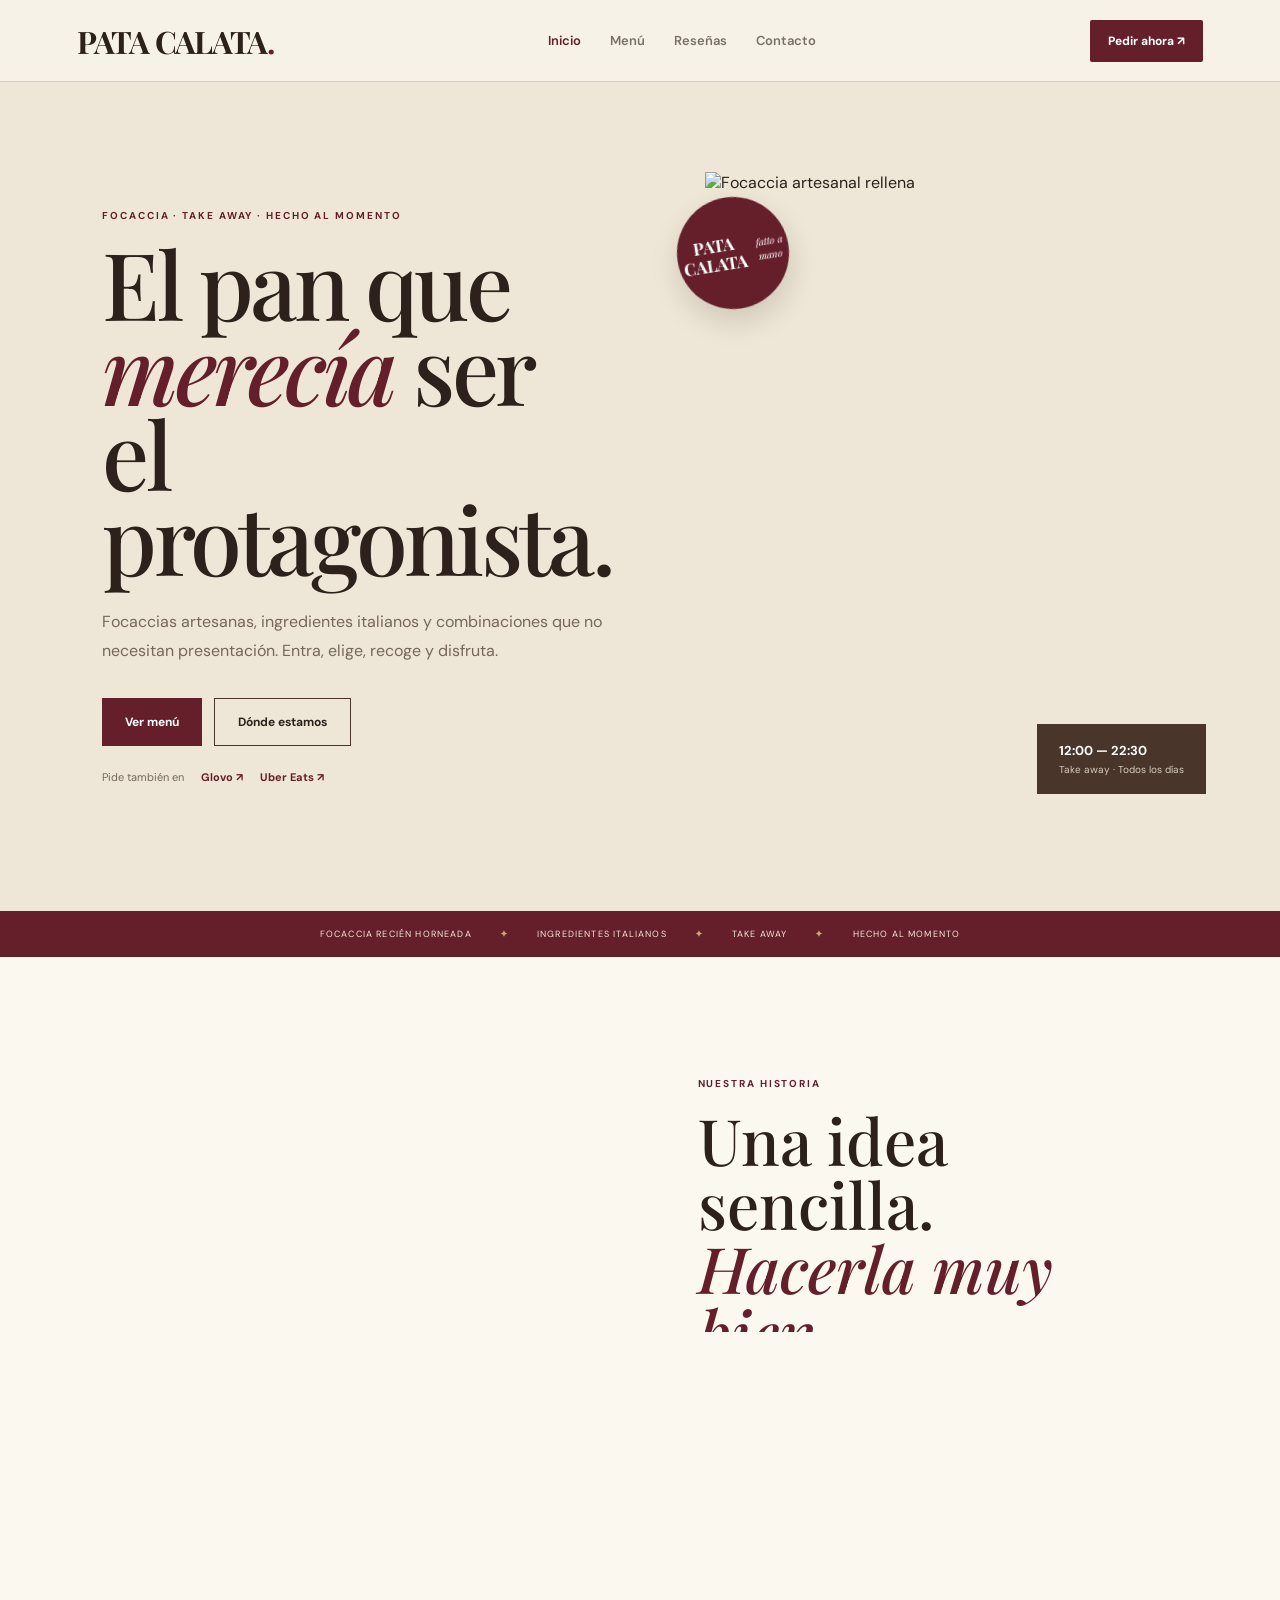
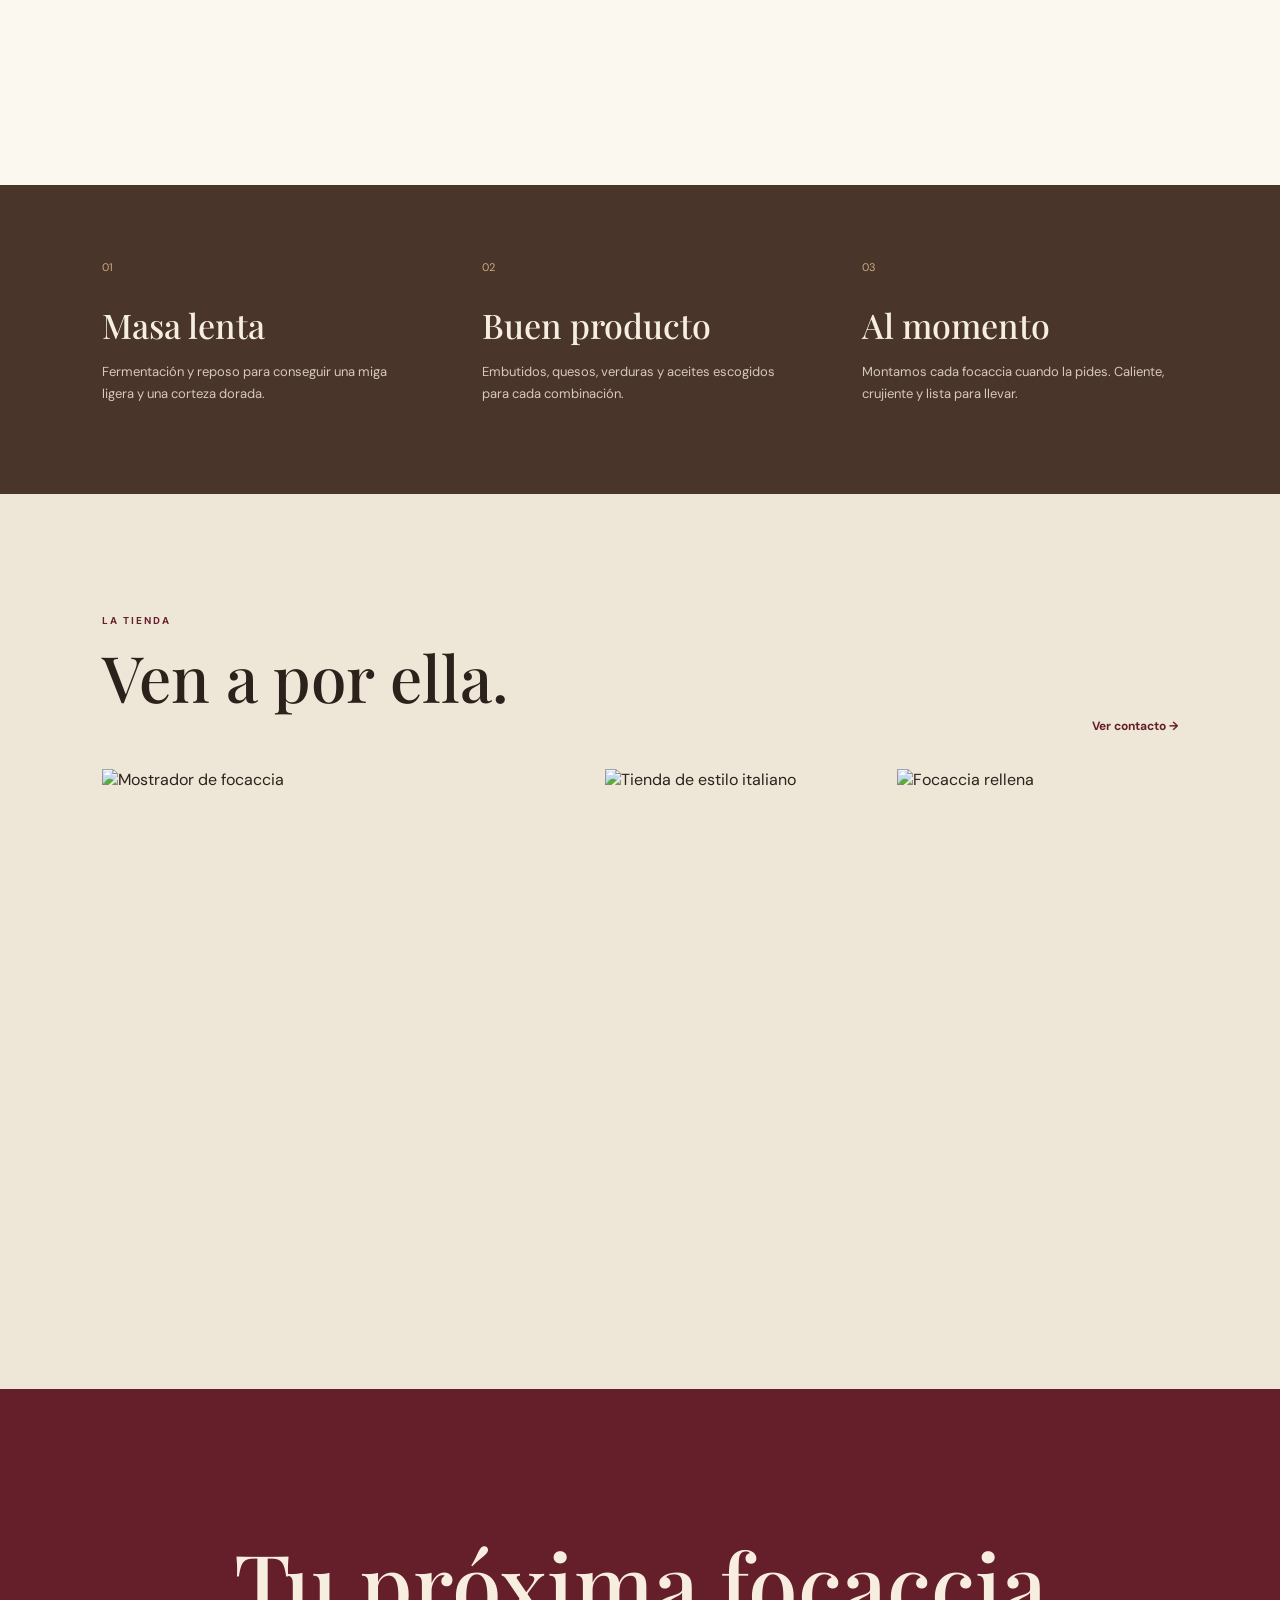
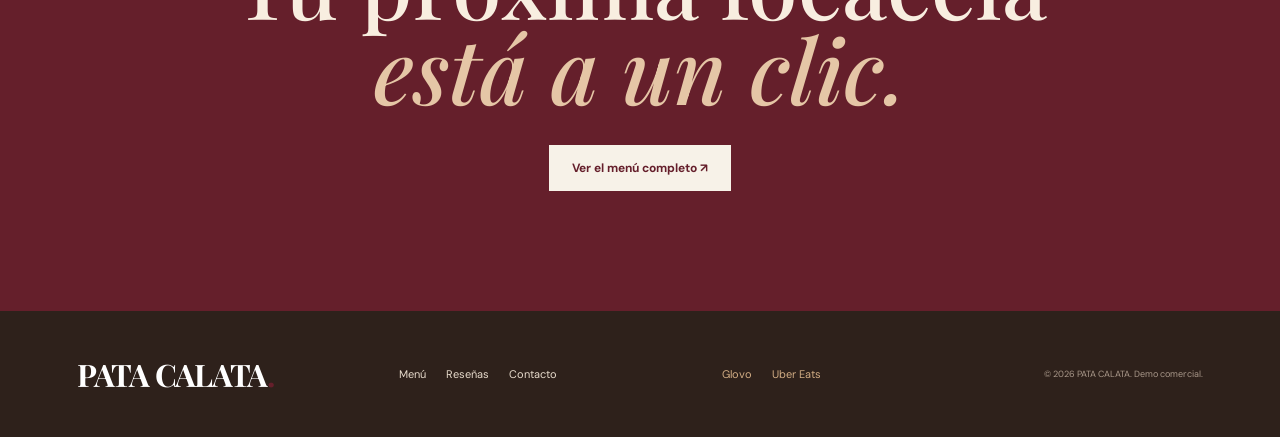
==== index.html @ 739c423e "1" ====
<!DOCTYPE html><html lang="es"><head><meta charset="UTF-8"><meta name="viewport" content="width=device-width,initial-scale=1"><meta name="description" content="PATA CALATA — Focaccias artesanas y take away"><title>PATA CALATA — Focaccia & Take Away</title><link rel="stylesheet" href="css/styles.css"></head><body>
<header class="nav"><a class="logo" href="index.html">PATA CALATA<span>.</span></a><nav><a class="active" href="index.html">Inicio</a><a href="menu.html">Menú</a><a href="resenas.html">Reseñas</a><a href="contacto.html">Contacto</a></nav><a class="nav-order" href="menu.html">Pedir ahora ↗</a></header>
<main><section class="hero"><div class="hero-copy reveal"><div class="kicker">Focaccia · Take away · Hecho al momento</div><h1>El pan que<br><em>merecía</em> ser<br>el protagonista.</h1><p>Focaccias artesanas, ingredientes italianos y combinaciones que no necesitan presentación. Entra, elige, recoge y disfruta.</p><div class="hero-actions"><a class="button burgundy" href="menu.html">Ver menú</a><a class="button outline" href="contacto.html">Dónde estamos</a></div><div class="delivery-links"><span>Pide también en</span><a href="https://glovoapp.com/es" target="_blank" rel="noopener">Glovo ↗</a><a href="https://www.ubereats.com/es" target="_blank" rel="noopener">Uber Eats ↗</a></div></div><div class="hero-visual reveal delay"><img src="https://cdn.amsterdamnow.com/app/uploads/dito-deli-amsterdam.jpg" alt="Focaccia artesanal rellena"><div class="stamp">PATA CALATA<br><small>fatto a mano</small></div><div class="hero-tag"><strong>12:00 — 22:30</strong><span>Take away · Todos los días</span></div></div></section>
<section class="marquee"><span>Focaccia recién horneada</span><b>✦</b><span>Ingredientes italianos</span><b>✦</b><span>Take away</span><b>✦</b><span>Hecho al momento</span></section>
<section class="story section"><div class="section-image reveal"><img src="https://www.roamrome.net/images/panetteria.webp" alt="Interior de una tienda de focaccia"></div><div class="story-copy reveal delay"><div class="kicker">Nuestra historia</div><h2>Una idea sencilla.<br><em>Hacerla muy bien.</em></h2><p>PATA CALATA nace de una obsesión: encontrar el equilibrio perfecto entre una focaccia ligera, crujiente por fuera y tierna por dentro, y un relleno que tenga algo que decir.</p><p>Empezamos con una pequeña tienda y una plancha caliente. Hoy seguimos trabajando igual: masa reposada, ingredientes reconocibles y cada pedido preparado para que llegue a tus manos en su mejor momento.</p><a class="text-link" href="menu.html">Descubre nuestras focaccias <span>→</span></a></div></section>
<section class="quality"><div><div class="quality-number">01</div><h3>Masa lenta</h3><p>Fermentación y reposo para conseguir una miga ligera y una corteza dorada.</p></div><div><div class="quality-number">02</div><h3>Buen producto</h3><p>Embutidos, quesos, verduras y aceites escogidos para cada combinación.</p></div><div><div class="quality-number">03</div><h3>Al momento</h3><p>Montamos cada focaccia cuando la pides. Caliente, crujiente y lista para llevar.</p></div></section>
<section class="shop-gallery section"><div class="section-heading"><div><div class="kicker">La tienda</div><h2>Ven a por ella.</h2></div><a class="text-link" href="contacto.html">Ver contacto →</a></div><div class="gallery"><img class="wide" src="https://static.where-e.com/Italy/Il-Massimo-Della-Focaccia_b60e82b3dd2fc096dafbfa731c92e50f.jpg" alt="Mostrador de focaccia"><img src="https://www.roamrome.net/images/panetteria.webp" alt="Tienda de estilo italiano"><img src="https://cdn.amsterdamnow.com/app/uploads/dito-deli-amsterdam.jpg" alt="Focaccia rellena"></div></section>
<section class="cta"><div class="kicker light">¿Tienes hambre?</div><h2>Tu próxima focaccia<br><em>está a un clic.</em></h2><a class="button cream" href="menu.html">Ver el menú completo ↗</a></section></main>
<footer><div class="footer-logo">PATA CALATA<span>.</span></div><div class="footer-links"><a href="menu.html">Menú</a><a href="resenas.html">Reseñas</a><a href="contacto.html">Contacto</a></div><div class="footer-social"><a href="https://glovoapp.com/es" target="_blank">Glovo</a><a href="https://www.ubereats.com/es" target="_blank">Uber Eats</a></div><small>© 2026 PATA CALATA. Demo comercial.</small></footer></body></html>
---- css/styles.css ----
@import url('https://fonts.googleapis.com/css2?family=DM+Sans:wght@400;500;600;700&family=Playfair+Display:ital,wght@0,500;0,600;0,700;1,500;1,600&display=swap');:root{--wine:#651f2b;--brown:#49352a;--brown2:#2e211b;--beige:#eee6d6;--cream:#f7f2e8;--paper:#fbf8f0;--ink:#2c211b;--muted:#75675d;--line:#d8cbbb}*{box-sizing:border-box}html{scroll-behavior:smooth}body{margin:0;background:var(--cream);color:var(--ink);font-family:"DM Sans",sans-serif}body.locked{overflow:hidden}a{text-decoration:none;color:inherit}button,input,select,textarea{font:inherit}.nav{height:82px;padding:0 6vw;display:flex;align-items:center;justify-content:space-between;border-bottom:1px solid var(--line);background:#f7f2e8f2;backdrop-filter:blur(14px);position:sticky;top:0;z-index:30}.logo,.footer-logo{font:700 31px "Playfair Display";letter-spacing:-.04em}.logo span,.footer-logo span{color:var(--wine)}.nav nav{display:flex;gap:29px;font-size:13px;font-weight:600}.nav nav a{opacity:.62;transition:.2s}.nav nav a:hover,.nav nav .active{opacity:1;color:var(--wine)}.nav-order{background:var(--wine);color:#fff;border-radius:2px;padding:13px 18px;font-size:12px;font-weight:700}.hero{min-height:calc(100vh - 82px);padding:7vw 8vw;display:grid;grid-template-columns:1fr .92fr;gap:7vw;align-items:center;background:var(--beige)}.kicker{text-transform:uppercase;letter-spacing:.19em;color:var(--wine);font-size:10px;font-weight:700;margin-bottom:18px}.hero h1{font:500 clamp(55px,7.3vw,103px)/.91 "Playfair Display";letter-spacing:-.04em;margin:0 0 28px}.hero h1 em,.page-title h1 em,.story-copy h2 em,.cta h2 em{color:var(--wine);font-style:italic}.hero-copy>p{max-width:560px;font-size:16px;line-height:1.8;color:var(--muted)}.hero-actions{display:flex;gap:12px;margin:32px 0 24px}.button{display:inline-flex;align-items:center;justify-content:center;border:0;padding:15px 23px;cursor:pointer;font-weight:700;font-size:12px;transition:.25s}.button:hover{transform:translateY(-3px);box-shadow:0 12px 25px #2c211b1c}.burgundy{background:var(--wine);color:#fff}.outline{border:1px solid var(--brown);background:transparent}.cream{background:var(--cream);color:var(--wine)}.delivery-links{display:flex;gap:17px;align-items:center;font-size:11px;color:var(--muted)}.delivery-links a{font-weight:700;color:var(--wine)}.hero-visual{position:relative}.hero-visual>img{width:100%;height:650px;object-fit:cover;display:block;filter:saturate(.92)}.stamp{position:absolute;top:25px;left:-28px;width:112px;height:112px;border-radius:50%;background:var(--wine);color:#fff;display:flex;align-items:center;justify-content:center;text-align:center;font:700 17px/1.1 "Playfair Display";transform:rotate(-9deg);box-shadow:0 12px 30px #0002}.stamp small{font:italic 10px "Playfair Display";display:block}.hero-tag{position:absolute;right:-28px;bottom:28px;background:var(--brown);color:#fff;padding:18px 22px;display:flex;flex-direction:column;gap:4px}.hero-tag strong{font-size:13px}.hero-tag span{font-size:10px;color:#d9ccbf}.marquee{background:var(--wine);color:#f6e8d5;display:flex;justify-content:center;gap:28px;padding:17px;overflow:hidden;text-transform:uppercase;letter-spacing:.13em;font-size:9px}.marquee b{color:#cba77c}.section{padding:120px 8vw}.story{display:grid;grid-template-columns:1fr 1fr;gap:9vw;align-items:center;background:var(--paper)}.section-image img{width:100%;height:600px;object-fit:cover}.story-copy h2,.section-heading h2{font:500 clamp(42px,5vw,68px)/1 "Playfair Display";margin:0 0 25px}.story-copy p{max-width:570px;line-height:1.85;color:var(--muted)}.text-link{display:inline-flex;gap:12px;color:var(--wine);font-weight:700;font-size:12px;margin-top:20px}.quality{background:var(--brown);color:#f7eee2;padding:75px 8vw;display:grid;grid-template-columns:repeat(3,1fr);gap:5vw}.quality-number{color:#cda982;font-size:11px}.quality h3{font:500 34px "Playfair Display";margin:28px 0 10px}.quality p{color:#d7c9bc;line-height:1.7;font-size:13px;max-width:340px}.shop-gallery{background:var(--beige)}.section-heading{display:flex;justify-content:space-between;align-items:end;margin-bottom:35px}.gallery{display:grid;grid-template-columns:1.4fr .8fr .8fr;gap:12px}.gallery img{width:100%;height:390px;object-fit:cover}.gallery img.wide{height:500px}.cta{padding:120px 8vw;background:var(--wine);color:#f8eee0;text-align:center}.cta h2{font:500 clamp(50px,7vw,90px)/.95 "Playfair Display";margin:0 0 35px}.cta h2 em{color:#e5c6a6}.page{max-width:1250px;margin:auto;padding:90px 35px 120px}.page-title{max-width:780px;margin-bottom:75px}.page-title h1{font:500 clamp(65px,9vw,110px)/.86 "Playfair Display";letter-spacing:-.045em;margin:0 0 28px}.page-title>p{color:var(--muted);line-height:1.8;max-width:560px}.menu-grid{display:grid;grid-template-columns:repeat(2,1fr);gap:24px}.menu-card{border:1px solid var(--line);padding:0;background:var(--paper);text-align:left;cursor:pointer;animation:rise .7s both;animation-delay:calc(var(--i)*.08s);transition:.35s}.menu-card:hover{transform:translateY(-8px);box-shadow:0 20px 45px #49352a1c;border-color:#b8a794}.card-image{height:340px;position:relative;overflow:hidden}.card-image img{width:100%;height:100%;object-fit:cover;transition:transform .55s}.menu-card:hover .card-image img{transform:scale(1.045)}.card-image span{position:absolute;right:15px;bottom:15px;background:var(--wine);color:#fff;padding:10px 12px;font-size:10px;text-transform:uppercase;letter-spacing:.1em}.card-content{padding:25px 27px 29px}.card-meta{display:flex;justify-content:space-between;color:var(--wine);font-size:10px;text-transform:uppercase;letter-spacing:.12em}.card-content h2{font:500 39px "Playfair Display";margin:18px 0 8px}.card-content p{color:var(--muted);line-height:1.65;margin:0}.modal{display:none;position:fixed;inset:0;z-index:100;align-items:center;justify-content:center}.modal.open{display:flex}.modal-bg{position:absolute;inset:0;background:#251912b8;backdrop-filter:blur(8px)}.dish-modal{position:relative;z-index:1;width:min(940px,92vw);max-height:90vh;overflow:auto;display:grid;grid-template-columns:1fr 1fr;background:var(--paper);animation:modalIn .35s}.close{position:absolute;right:14px;top:12px;border:0;background:#fff;border-radius:50%;width:40px;height:40px;font-size:25px;cursor:pointer;z-index:2}.modal-photo{min-height:550px}.modal-photo img{width:100%;height:100%;object-fit:cover}.modal-info{padding:60px 45px}.modal-info h2{font:500 56px/1 "Playfair Display";margin:0 0 20px}.modal-info>p{color:var(--muted);line-height:1.8}.ingredients-title{font-size:10px;text-transform:uppercase;letter-spacing:.16em;font-weight:700;margin:35px 0 13px;color:var(--wine)}.modal-info ul{list-style:none;padding:0;margin:0}.modal-info li{border-top:1px solid var(--line);padding:11px 0;font-size:13px}.modal-bottom{border-top:1px solid var(--line);margin-top:25px;padding-top:22px;display:flex;justify-content:space-between;align-items:center}.modal-bottom strong{font:500 27px "Playfair Display"}.reviews-layout{display:grid;grid-template-columns:.55fr 1.45fr;gap:60px}.review-summary{background:var(--brown);color:#fff;padding:42px;height:max-content}.review-summary>strong{font:500 75px "Playfair Display"}.stars,.review-top span{color:#d0a87f;letter-spacing:3px}.review-summary p{color:#d8cbc0;line-height:1.6;font-size:13px;margin-bottom:28px}.reviews-list{display:grid;grid-template-columns:1fr 1fr;gap:14px}.review{background:var(--paper);border:1px solid var(--line);padding:27px}.review-top{display:flex;justify-content:space-between;gap:15px}.review p{font:italic 18px/1.6 "Playfair Display";margin:25px 0;color:var(--brown)}.review small{color:var(--muted);font-size:10px}.review-form-wrap{margin-top:100px;background:var(--beige);padding:55px;max-width:850px}.review-form-wrap h2{font:500 44px "Playfair Display";margin:0 0 30px}.two-cols{display:grid;grid-template-columns:1fr 1fr;gap:15px}label{font-size:11px;font-weight:700;display:block;margin-bottom:18px}input,select,textarea{display:block;width:100%;border:1px solid var(--line);background:#fffdf8;padding:14px;margin-top:7px;outline:none;color:var(--ink);resize:vertical}input:focus,select:focus,textarea:focus{border-color:var(--wine)}.success{background:#e3eadc;color:#43513a;padding:13px;margin-top:15px;font-size:12px}.contact-layout{display:grid;grid-template-columns:.7fr 1.3fr;gap:70px}.contact-card{background:var(--brown);color:#fff;padding:42px}.contact-item{padding:0 0 28px;margin-bottom:28px;border-bottom:1px solid #ffffff22}.contact-item span,.contact-delivery>span{display:block;color:#d5b994;text-transform:uppercase;letter-spacing:.14em;font-size:9px;margin-bottom:10px}.contact-item strong{font:500 22px/1.4 "Playfair Display"}.contact-delivery div{display:flex;gap:20px;margin-top:12px}.contact-delivery a{font-weight:700;color:#fff}.contact-form{padding:15px 0}.map-placeholder{margin-top:70px;height:320px;background:repeating-linear-gradient(135deg,#ded4c4 0,#ded4c4 18px,#e9e0d2 18px,#e9e0d2 36px);display:flex;flex-direction:column;justify-content:center;align-items:center;color:#75675d;text-transform:uppercase;letter-spacing:.12em;font-size:10px}.map-placeholder small{margin-top:9px;text-transform:none;letter-spacing:0;font-size:11px}footer{background:var(--brown2);color:#e8dccd;padding:42px 6vw;display:grid;grid-template-columns:1fr 1fr 1fr auto;gap:30px;align-items:center}.footer-logo{color:#fff}.footer-links,.footer-social{display:flex;gap:20px;font-size:11px}.footer-social a{color:#d2ad84}footer small{color:#a9988a;font-size:9px}@keyframes rise{from{opacity:0;transform:translateY(25px)}to{opacity:1;transform:none}}@keyframes modalIn{from{opacity:0;transform:translateY(25px) scale(.98)}to{opacity:1;transform:none}}.reveal{animation:rise .7s both}.delay{animation-delay:.15s}@media(max-width:850px){.nav{padding:0 20px}.nav nav{display:none}.hero,.story,.contact-layout,.reviews-layout{grid-template-columns:1fr}.hero{padding:65px 25px}.hero-visual{margin-top:25px}.hero-visual>img{height:520px}.stamp{left:10px}.hero-tag{right:10px}.section{padding:75px 25px}.section-image img{height:450px}.quality{grid-template-columns:1fr;padding:60px 25px}.gallery{grid-template-columns:1fr 1fr}.gallery img,.gallery img.wide{height:280px}.gallery img.wide{grid-column:span 2}.menu-grid,.reviews-list{grid-template-columns:1fr}.page{padding:65px 20px 80px}.page-title{margin-bottom:50px}.dish-modal{grid-template-columns:1fr}.modal-photo{height:300px;min-height:300px}.modal-info{padding:35px 25px}.modal-info h2{font-size:44px}.review-form-wrap{padding:35px 22px}.two-cols{grid-template-columns:1fr}footer{grid-template-columns:1fr 1fr}}@media(max-width:520px){.hero h1{font-size:54px}.hero-visual>img{height:410px}.delivery-links{flex-wrap:wrap}.gallery{grid-template-columns:1fr}.gallery img.wide{grid-column:auto}.gallery img,.gallery img.wide{height:300px}.card-image{height:260px}.page-title h1{font-size:63px}.cta{padding:85px 25px}.cta h2{font-size:55px}footer{grid-template-columns:1fr}}
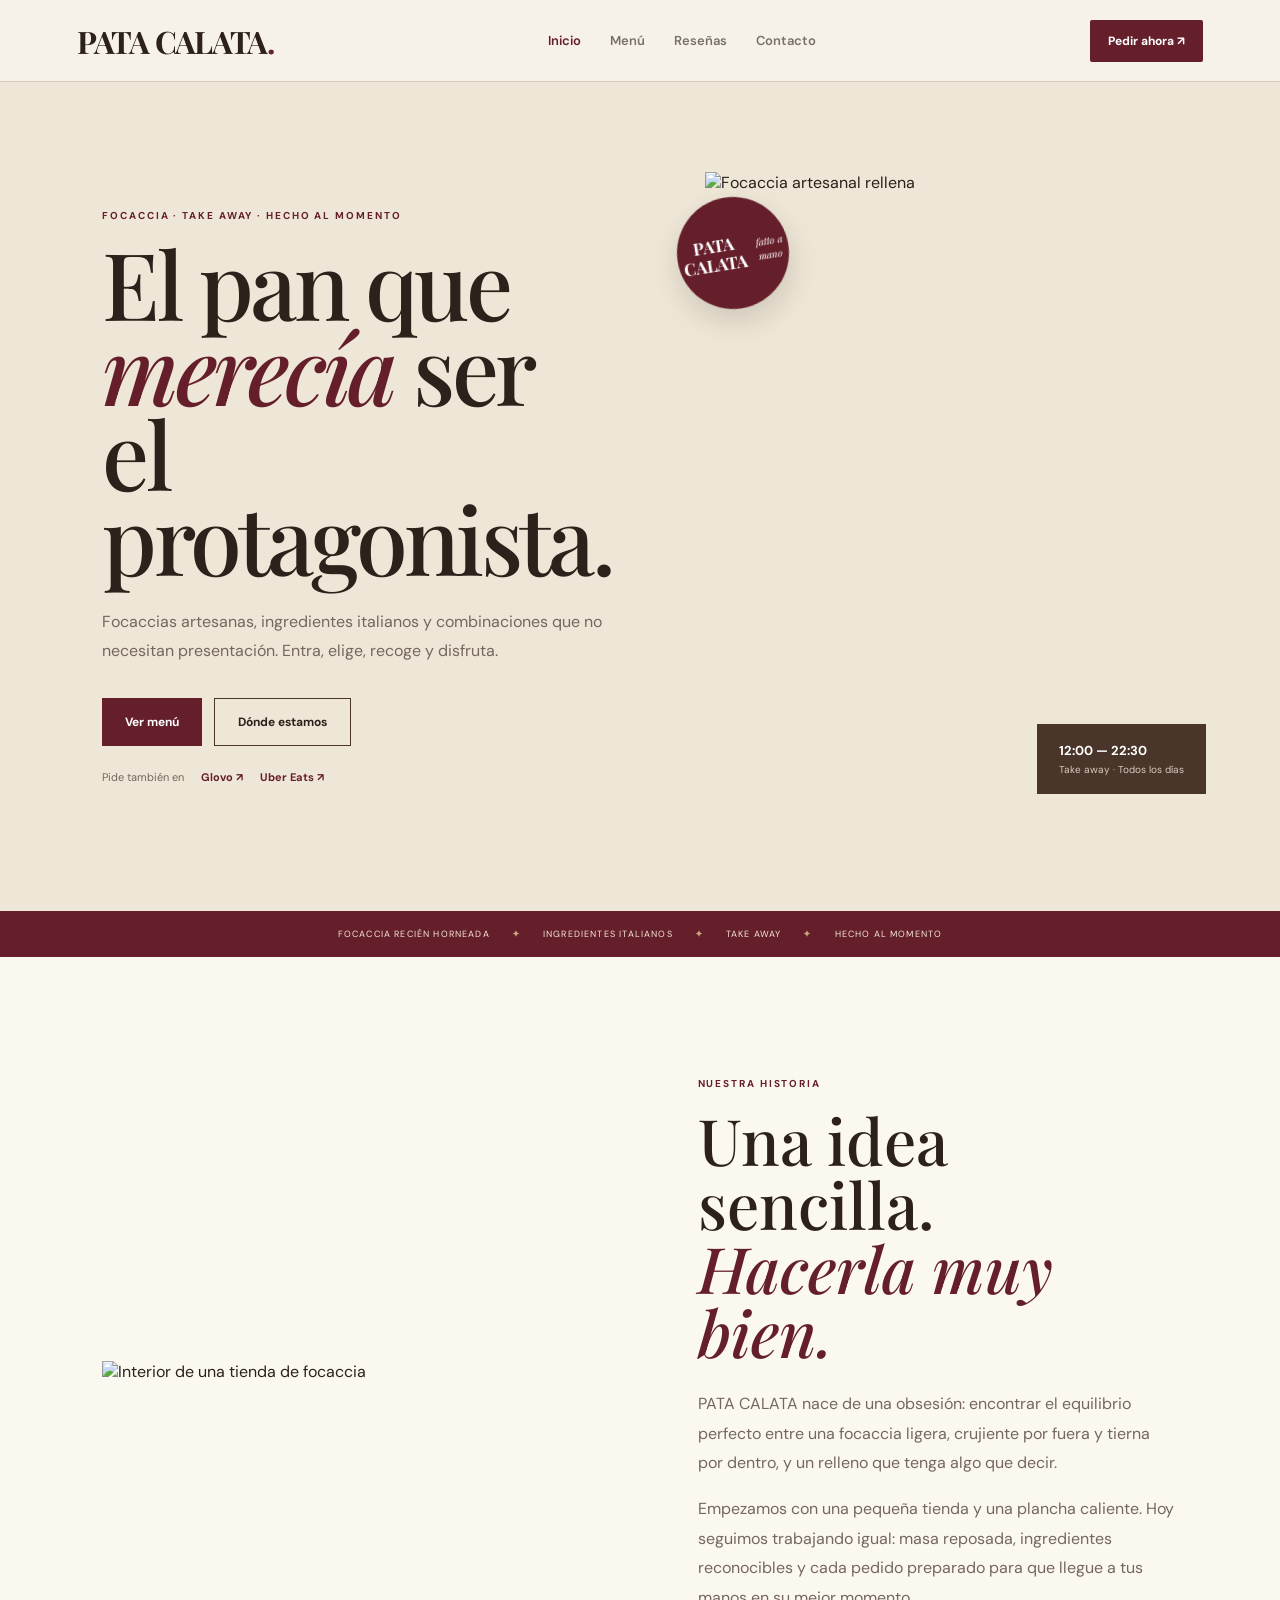
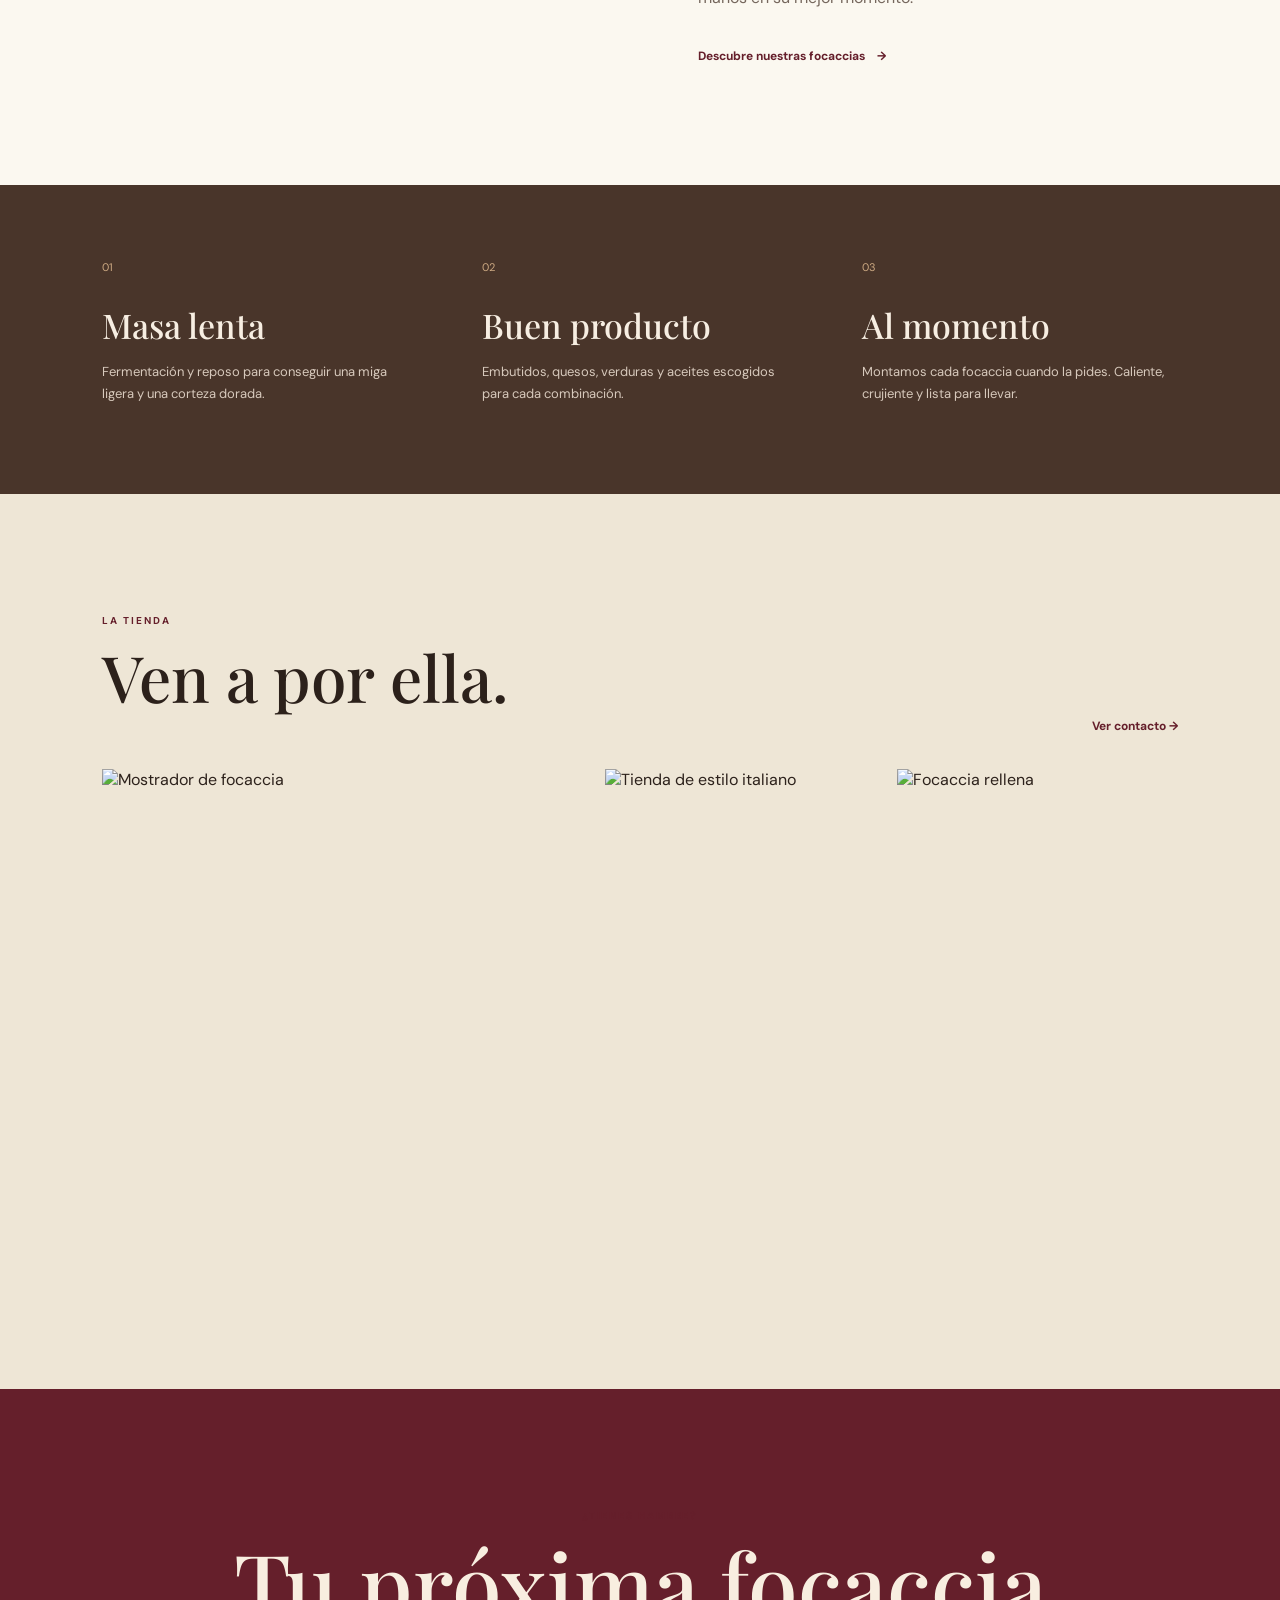
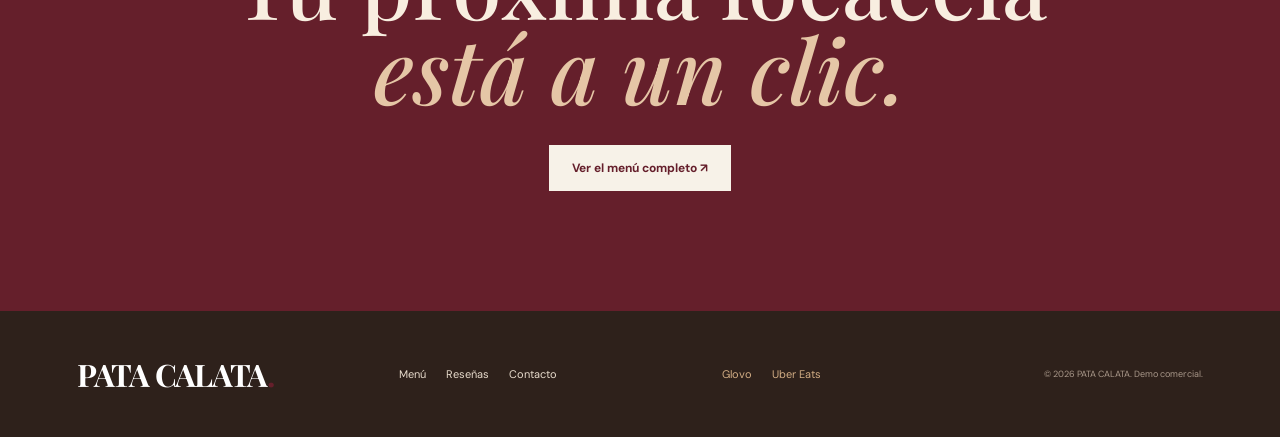
==== commit 98f5ea30: "2" ====
--- a/index.html
+++ b/index.html
@@ -1,7 +1,18 @@
 <!DOCTYPE html><html lang="es"><head><meta charset="UTF-8"><meta name="viewport" content="width=device-width,initial-scale=1"><meta name="description" content="PATA CALATA — Focaccias artesanas y take away"><title>PATA CALATA — Focaccia & Take Away</title><link rel="stylesheet" href="css/styles.css"></head><body>
 <header class="nav"><a class="logo" href="index.html">PATA CALATA<span>.</span></a><nav><a class="active" href="index.html">Inicio</a><a href="menu.html">Menú</a><a href="resenas.html">Reseñas</a><a href="contacto.html">Contacto</a></nav><a class="nav-order" href="menu.html">Pedir ahora ↗</a></header>
-<main><section class="hero"><div class="hero-copy reveal"><div class="kicker">Focaccia · Take away · Hecho al momento</div><h1>El pan que<br><em>merecía</em> ser<br>el protagonista.</h1><p>Focaccias artesanas, ingredientes italianos y combinaciones que no necesitan presentación. Entra, elige, recoge y disfruta.</p><div class="hero-actions"><a class="button burgundy" href="menu.html">Ver menú</a><a class="button outline" href="contacto.html">Dónde estamos</a></div><div class="delivery-links"><span>Pide también en</span><a href="https://glovoapp.com/es" target="_blank" rel="noopener">Glovo ↗</a><a href="https://www.ubereats.com/es" target="_blank" rel="noopener">Uber Eats ↗</a></div></div><div class="hero-visual reveal delay"><img src="https://cdn.amsterdamnow.com/app/uploads/dito-deli-amsterdam.jpg" alt="Focaccia artesanal rellena"><div class="stamp">PATA CALATA<br><small>fatto a mano</small></div><div class="hero-tag"><strong>12:00 — 22:30</strong><span>Take away · Todos los días</span></div></div></section>
-<section class="marquee"><span>Focaccia recién horneada</span><b>✦</b><span>Ingredientes italianos</span><b>✦</b><span>Take away</span><b>✦</b><span>Hecho al momento</span></section>
+<main>
+    <section class="hero"><div class="hero-copy reveal">
+        <div class="kicker">Focaccia · Take away · Hecho al momento</div>
+        <h1>El pan que<br><em>merecía</em> ser<br>el protagonista.</h1><p>Focaccias artesanas, ingredientes italianos y combinaciones que no necesitan presentación. Entra, elige, recoge y disfruta.</p><div class="hero-actions"><a class="button burgundy" href="menu.html">Ver menú</a><a class="button outline" href="contacto.html">Dónde estamos</a></div><div class="delivery-links"><span>Pide también en</span><a href="https://glovoapp.com/es" target="_blank" rel="noopener">Glovo ↗</a><a href="https://www.ubereats.com/es" target="_blank" rel="noopener">Uber Eats ↗</a></div></div><div class="hero-visual reveal delay"><img src="https://cdn.amsterdamnow.com/app/uploads/dito-deli-amsterdam.jpg" alt="Focaccia artesanal rellena"><div class="stamp">PATA CALATA<br><small>fatto a mano</small></div><div class="hero-tag"><strong>12:00 — 22:30</strong><span>Take away · Todos los días</span></div></div></section>
+<section class="marquee">
+    <span>Focaccia recién horneada</span>
+    <b>✦</b>
+    <span>Ingredientes italianos</span>
+    <b>✦</b>
+    <span>Take away</span>
+    <b>✦</b>
+    <span>Hecho al momento</span>
+</section>
 <section class="story section"><div class="section-image reveal"><img src="https://www.roamrome.net/images/panetteria.webp" alt="Interior de una tienda de focaccia"></div><div class="story-copy reveal delay"><div class="kicker">Nuestra historia</div><h2>Una idea sencilla.<br><em>Hacerla muy bien.</em></h2><p>PATA CALATA nace de una obsesión: encontrar el equilibrio perfecto entre una focaccia ligera, crujiente por fuera y tierna por dentro, y un relleno que tenga algo que decir.</p><p>Empezamos con una pequeña tienda y una plancha caliente. Hoy seguimos trabajando igual: masa reposada, ingredientes reconocibles y cada pedido preparado para que llegue a tus manos en su mejor momento.</p><a class="text-link" href="menu.html">Descubre nuestras focaccias <span>→</span></a></div></section>
 <section class="quality"><div><div class="quality-number">01</div><h3>Masa lenta</h3><p>Fermentación y reposo para conseguir una miga ligera y una corteza dorada.</p></div><div><div class="quality-number">02</div><h3>Buen producto</h3><p>Embutidos, quesos, verduras y aceites escogidos para cada combinación.</p></div><div><div class="quality-number">03</div><h3>Al momento</h3><p>Montamos cada focaccia cuando la pides. Caliente, crujiente y lista para llevar.</p></div></section>
 <section class="shop-gallery section"><div class="section-heading"><div><div class="kicker">La tienda</div><h2>Ven a por ella.</h2></div><a class="text-link" href="contacto.html">Ver contacto →</a></div><div class="gallery"><img class="wide" src="https://static.where-e.com/Italy/Il-Massimo-Della-Focaccia_b60e82b3dd2fc096dafbfa731c92e50f.jpg" alt="Mostrador de focaccia"><img src="https://www.roamrome.net/images/panetteria.webp" alt="Tienda de estilo italiano"><img src="https://cdn.amsterdamnow.com/app/uploads/dito-deli-amsterdam.jpg" alt="Focaccia rellena"></div></section>
--- a/css/styles.css
+++ b/css/styles.css
@@ -1 +1,1063 @@
-@import url('https://fonts.googleapis.com/css2?family=DM+Sans:wght@400;500;600;700&family=Playfair+Display:ital,wght@0,500;0,600;0,700;1,500;1,600&display=swap');:root{--wine:#651f2b;--brown:#49352a;--brown2:#2e211b;--beige:#eee6d6;--cream:#f7f2e8;--paper:#fbf8f0;--ink:#2c211b;--muted:#75675d;--line:#d8cbbb}*{box-sizing:border-box}html{scroll-behavior:smooth}body{margin:0;background:var(--cream);color:var(--ink);font-family:"DM Sans",sans-serif}body.locked{overflow:hidden}a{text-decoration:none;color:inherit}button,input,select,textarea{font:inherit}.nav{height:82px;padding:0 6vw;display:flex;align-items:center;justify-content:space-between;border-bottom:1px solid var(--line);background:#f7f2e8f2;backdrop-filter:blur(14px);position:sticky;top:0;z-index:30}.logo,.footer-logo{font:700 31px "Playfair Display";letter-spacing:-.04em}.logo span,.footer-logo span{color:var(--wine)}.nav nav{display:flex;gap:29px;font-size:13px;font-weight:600}.nav nav a{opacity:.62;transition:.2s}.nav nav a:hover,.nav nav .active{opacity:1;color:var(--wine)}.nav-order{background:var(--wine);color:#fff;border-radius:2px;padding:13px 18px;font-size:12px;font-weight:700}.hero{min-height:calc(100vh - 82px);padding:7vw 8vw;display:grid;grid-template-columns:1fr .92fr;gap:7vw;align-items:center;background:var(--beige)}.kicker{text-transform:uppercase;letter-spacing:.19em;color:var(--wine);font-size:10px;font-weight:700;margin-bottom:18px}.hero h1{font:500 clamp(55px,7.3vw,103px)/.91 "Playfair Display";letter-spacing:-.04em;margin:0 0 28px}.hero h1 em,.page-title h1 em,.story-copy h2 em,.cta h2 em{color:var(--wine);font-style:italic}.hero-copy>p{max-width:560px;font-size:16px;line-height:1.8;color:var(--muted)}.hero-actions{display:flex;gap:12px;margin:32px 0 24px}.button{display:inline-flex;align-items:center;justify-content:center;border:0;padding:15px 23px;cursor:pointer;font-weight:700;font-size:12px;transition:.25s}.button:hover{transform:translateY(-3px);box-shadow:0 12px 25px #2c211b1c}.burgundy{background:var(--wine);color:#fff}.outline{border:1px solid var(--brown);background:transparent}.cream{background:var(--cream);color:var(--wine)}.delivery-links{display:flex;gap:17px;align-items:center;font-size:11px;color:var(--muted)}.delivery-links a{font-weight:700;color:var(--wine)}.hero-visual{position:relative}.hero-visual>img{width:100%;height:650px;object-fit:cover;display:block;filter:saturate(.92)}.stamp{position:absolute;top:25px;left:-28px;width:112px;height:112px;border-radius:50%;background:var(--wine);color:#fff;display:flex;align-items:center;justify-content:center;text-align:center;font:700 17px/1.1 "Playfair Display";transform:rotate(-9deg);box-shadow:0 12px 30px #0002}.stamp small{font:italic 10px "Playfair Display";display:block}.hero-tag{position:absolute;right:-28px;bottom:28px;background:var(--brown);color:#fff;padding:18px 22px;display:flex;flex-direction:column;gap:4px}.hero-tag strong{font-size:13px}.hero-tag span{font-size:10px;color:#d9ccbf}.marquee{background:var(--wine);color:#f6e8d5;display:flex;justify-content:center;gap:28px;padding:17px;overflow:hidden;text-transform:uppercase;letter-spacing:.13em;font-size:9px}.marquee b{color:#cba77c}.section{padding:120px 8vw}.story{display:grid;grid-template-columns:1fr 1fr;gap:9vw;align-items:center;background:var(--paper)}.section-image img{width:100%;height:600px;object-fit:cover}.story-copy h2,.section-heading h2{font:500 clamp(42px,5vw,68px)/1 "Playfair Display";margin:0 0 25px}.story-copy p{max-width:570px;line-height:1.85;color:var(--muted)}.text-link{display:inline-flex;gap:12px;color:var(--wine);font-weight:700;font-size:12px;margin-top:20px}.quality{background:var(--brown);color:#f7eee2;padding:75px 8vw;display:grid;grid-template-columns:repeat(3,1fr);gap:5vw}.quality-number{color:#cda982;font-size:11px}.quality h3{font:500 34px "Playfair Display";margin:28px 0 10px}.quality p{color:#d7c9bc;line-height:1.7;font-size:13px;max-width:340px}.shop-gallery{background:var(--beige)}.section-heading{display:flex;justify-content:space-between;align-items:end;margin-bottom:35px}.gallery{display:grid;grid-template-columns:1.4fr .8fr .8fr;gap:12px}.gallery img{width:100%;height:390px;object-fit:cover}.gallery img.wide{height:500px}.cta{padding:120px 8vw;background:var(--wine);color:#f8eee0;text-align:center}.cta h2{font:500 clamp(50px,7vw,90px)/.95 "Playfair Display";margin:0 0 35px}.cta h2 em{color:#e5c6a6}.page{max-width:1250px;margin:auto;padding:90px 35px 120px}.page-title{max-width:780px;margin-bottom:75px}.page-title h1{font:500 clamp(65px,9vw,110px)/.86 "Playfair Display";letter-spacing:-.045em;margin:0 0 28px}.page-title>p{color:var(--muted);line-height:1.8;max-width:560px}.menu-grid{display:grid;grid-template-columns:repeat(2,1fr);gap:24px}.menu-card{border:1px solid var(--line);padding:0;background:var(--paper);text-align:left;cursor:pointer;animation:rise .7s both;animation-delay:calc(var(--i)*.08s);transition:.35s}.menu-card:hover{transform:translateY(-8px);box-shadow:0 20px 45px #49352a1c;border-color:#b8a794}.card-image{height:340px;position:relative;overflow:hidden}.card-image img{width:100%;height:100%;object-fit:cover;transition:transform .55s}.menu-card:hover .card-image img{transform:scale(1.045)}.card-image span{position:absolute;right:15px;bottom:15px;background:var(--wine);color:#fff;padding:10px 12px;font-size:10px;text-transform:uppercase;letter-spacing:.1em}.card-content{padding:25px 27px 29px}.card-meta{display:flex;justify-content:space-between;color:var(--wine);font-size:10px;text-transform:uppercase;letter-spacing:.12em}.card-content h2{font:500 39px "Playfair Display";margin:18px 0 8px}.card-content p{color:var(--muted);line-height:1.65;margin:0}.modal{display:none;position:fixed;inset:0;z-index:100;align-items:center;justify-content:center}.modal.open{display:flex}.modal-bg{position:absolute;inset:0;background:#251912b8;backdrop-filter:blur(8px)}.dish-modal{position:relative;z-index:1;width:min(940px,92vw);max-height:90vh;overflow:auto;display:grid;grid-template-columns:1fr 1fr;background:var(--paper);animation:modalIn .35s}.close{position:absolute;right:14px;top:12px;border:0;background:#fff;border-radius:50%;width:40px;height:40px;font-size:25px;cursor:pointer;z-index:2}.modal-photo{min-height:550px}.modal-photo img{width:100%;height:100%;object-fit:cover}.modal-info{padding:60px 45px}.modal-info h2{font:500 56px/1 "Playfair Display";margin:0 0 20px}.modal-info>p{color:var(--muted);line-height:1.8}.ingredients-title{font-size:10px;text-transform:uppercase;letter-spacing:.16em;font-weight:700;margin:35px 0 13px;color:var(--wine)}.modal-info ul{list-style:none;padding:0;margin:0}.modal-info li{border-top:1px solid var(--line);padding:11px 0;font-size:13px}.modal-bottom{border-top:1px solid var(--line);margin-top:25px;padding-top:22px;display:flex;justify-content:space-between;align-items:center}.modal-bottom strong{font:500 27px "Playfair Display"}.reviews-layout{display:grid;grid-template-columns:.55fr 1.45fr;gap:60px}.review-summary{background:var(--brown);color:#fff;padding:42px;height:max-content}.review-summary>strong{font:500 75px "Playfair Display"}.stars,.review-top span{color:#d0a87f;letter-spacing:3px}.review-summary p{color:#d8cbc0;line-height:1.6;font-size:13px;margin-bottom:28px}.reviews-list{display:grid;grid-template-columns:1fr 1fr;gap:14px}.review{background:var(--paper);border:1px solid var(--line);padding:27px}.review-top{display:flex;justify-content:space-between;gap:15px}.review p{font:italic 18px/1.6 "Playfair Display";margin:25px 0;color:var(--brown)}.review small{color:var(--muted);font-size:10px}.review-form-wrap{margin-top:100px;background:var(--beige);padding:55px;max-width:850px}.review-form-wrap h2{font:500 44px "Playfair Display";margin:0 0 30px}.two-cols{display:grid;grid-template-columns:1fr 1fr;gap:15px}label{font-size:11px;font-weight:700;display:block;margin-bottom:18px}input,select,textarea{display:block;width:100%;border:1px solid var(--line);background:#fffdf8;padding:14px;margin-top:7px;outline:none;color:var(--ink);resize:vertical}input:focus,select:focus,textarea:focus{border-color:var(--wine)}.success{background:#e3eadc;color:#43513a;padding:13px;margin-top:15px;font-size:12px}.contact-layout{display:grid;grid-template-columns:.7fr 1.3fr;gap:70px}.contact-card{background:var(--brown);color:#fff;padding:42px}.contact-item{padding:0 0 28px;margin-bottom:28px;border-bottom:1px solid #ffffff22}.contact-item span,.contact-delivery>span{display:block;color:#d5b994;text-transform:uppercase;letter-spacing:.14em;font-size:9px;margin-bottom:10px}.contact-item strong{font:500 22px/1.4 "Playfair Display"}.contact-delivery div{display:flex;gap:20px;margin-top:12px}.contact-delivery a{font-weight:700;color:#fff}.contact-form{padding:15px 0}.map-placeholder{margin-top:70px;height:320px;background:repeating-linear-gradient(135deg,#ded4c4 0,#ded4c4 18px,#e9e0d2 18px,#e9e0d2 36px);display:flex;flex-direction:column;justify-content:center;align-items:center;color:#75675d;text-transform:uppercase;letter-spacing:.12em;font-size:10px}.map-placeholder small{margin-top:9px;text-transform:none;letter-spacing:0;font-size:11px}footer{background:var(--brown2);color:#e8dccd;padding:42px 6vw;display:grid;grid-template-columns:1fr 1fr 1fr auto;gap:30px;align-items:center}.footer-logo{color:#fff}.footer-links,.footer-social{display:flex;gap:20px;font-size:11px}.footer-social a{color:#d2ad84}footer small{color:#a9988a;font-size:9px}@keyframes rise{from{opacity:0;transform:translateY(25px)}to{opacity:1;transform:none}}@keyframes modalIn{from{opacity:0;transform:translateY(25px) scale(.98)}to{opacity:1;transform:none}}.reveal{animation:rise .7s both}.delay{animation-delay:.15s}@media(max-width:850px){.nav{padding:0 20px}.nav nav{display:none}.hero,.story,.contact-layout,.reviews-layout{grid-template-columns:1fr}.hero{padding:65px 25px}.hero-visual{margin-top:25px}.hero-visual>img{height:520px}.stamp{left:10px}.hero-tag{right:10px}.section{padding:75px 25px}.section-image img{height:450px}.quality{grid-template-columns:1fr;padding:60px 25px}.gallery{grid-template-columns:1fr 1fr}.gallery img,.gallery img.wide{height:280px}.gallery img.wide{grid-column:span 2}.menu-grid,.reviews-list{grid-template-columns:1fr}.page{padding:65px 20px 80px}.page-title{margin-bottom:50px}.dish-modal{grid-template-columns:1fr}.modal-photo{height:300px;min-height:300px}.modal-info{padding:35px 25px}.modal-info h2{font-size:44px}.review-form-wrap{padding:35px 22px}.two-cols{grid-template-columns:1fr}footer{grid-template-columns:1fr 1fr}}@media(max-width:520px){.hero h1{font-size:54px}.hero-visual>img{height:410px}.delivery-links{flex-wrap:wrap}.gallery{grid-template-columns:1fr}.gallery img.wide{grid-column:auto}.gallery img,.gallery img.wide{height:300px}.card-image{height:260px}.page-title h1{font-size:63px}.cta{padding:85px 25px}.cta h2{font-size:55px}footer{grid-template-columns:1fr}}
+
+@import url('https://fonts.googleapis.com/css2?family=DM+Sans:wght@400;500;600;700&family=Playfair+Display:ital,wght@0,500;0,600;0,700;1,500;1,600&display=swap');
+
+:root {
+    --wine: #651f2b;
+    --brown: #49352a;
+    --brown2: #2e211b;
+    --beige: #eee6d6;
+    --cream: #f7f2e8;
+    --paper: #fbf8f0;
+    --ink: #2c211b;
+    --muted: #75675d;
+    --line: #d8cbbb;
+}
+
+* {
+    box-sizing: border-box;
+}
+
+html {
+    scroll-behavior: smooth;
+}
+
+body {
+    margin: 0;
+    background: var(--cream);
+    color: var(--ink);
+    font-family: "DM Sans", sans-serif;
+}
+
+body.locked {
+    overflow: hidden;
+}
+
+a {
+    text-decoration: none;
+    color: inherit;
+}
+
+button,
+input,
+select,
+textarea {
+    font: inherit;
+}
+
+/* =========================
+   NAVBAR
+========================= */
+
+.nav {
+    height: 82px;
+    padding: 0 6vw;
+    display: flex;
+    align-items: center;
+    justify-content: space-between;
+    border-bottom: 1px solid var(--line);
+    background: #f7f2e8f2;
+    backdrop-filter: blur(14px);
+    position: sticky;
+    top: 0;
+    z-index: 30;
+}
+
+.logo,
+.footer-logo {
+    font: 700 31px "Playfair Display";
+    letter-spacing: -0.04em;
+}
+
+.logo span,
+.footer-logo span {
+    color: var(--wine);
+}
+
+.nav nav {
+    display: flex;
+    gap: 29px;
+    font-size: 13px;
+    font-weight: 600;
+}
+
+.nav nav a {
+    opacity: 0.62;
+    transition: 0.2s;
+}
+
+.nav nav a:hover,
+.nav nav .active {
+    opacity: 1;
+    color: var(--wine);
+}
+
+.nav-order {
+    background: var(--wine);
+    color: #fff;
+    border-radius: 2px;
+    padding: 13px 18px;
+    font-size: 12px;
+    font-weight: 700;
+}
+
+/* =========================
+   HERO
+========================= */
+
+.hero {
+    min-height: calc(100vh - 82px);
+    padding: 7vw 8vw;
+    display: grid;
+    grid-template-columns: 1fr 0.92fr;
+    gap: 7vw;
+    align-items: center;
+    background: var(--beige);
+}
+
+.kicker {
+    text-transform: uppercase;
+    letter-spacing: 0.19em;
+    color: var(--wine);
+    font-size: 10px;
+    font-weight: 700;
+    margin-bottom: 18px;
+}
+
+.hero h1 {
+    font: 500 clamp(55px, 7.3vw, 103px) / 0.91 "Playfair Display";
+    letter-spacing: -0.04em;
+    margin: 0 0 28px;
+}
+
+.hero h1 em,
+.page-title h1 em,
+.story-copy h2 em,
+.cta h2 em {
+    color: var(--wine);
+    font-style: italic;
+}
+
+.hero-copy > p {
+    max-width: 560px;
+    font-size: 16px;
+    line-height: 1.8;
+    color: var(--muted);
+}
+
+.hero-actions {
+    display: flex;
+    gap: 12px;
+    margin: 32px 0 24px;
+}
+
+.button {
+    display: inline-flex;
+    align-items: center;
+    justify-content: center;
+    border: 0;
+    padding: 15px 23px;
+    cursor: pointer;
+    font-weight: 700;
+    font-size: 12px;
+    transition: 0.25s;
+}
+
+.button:hover {
+    transform: translateY(-3px);
+    box-shadow: 0 12px 25px #2c211b1c;
+}
+
+.burgundy {
+    background: var(--wine);
+    color: #fff;
+}
+
+.outline {
+    border: 1px solid var(--brown);
+    background: transparent;
+}
+
+.cream {
+    background: var(--cream);
+    color: var(--wine);
+}
+
+.delivery-links {
+    display: flex;
+    gap: 17px;
+    align-items: center;
+    font-size: 11px;
+    color: var(--muted);
+}
+
+.delivery-links a {
+    font-weight: 700;
+    color: var(--wine);
+}
+
+.hero-visual {
+    position: relative;
+}
+
+.hero-visual > img {
+    width: 100%;
+    height: 650px;
+    object-fit: cover;
+    display: block;
+    filter: saturate(0.92);
+}
+
+.stamp {
+    position: absolute;
+    top: 25px;
+    left: -28px;
+    width: 112px;
+    height: 112px;
+    border-radius: 50%;
+    background: var(--wine);
+    color: #fff;
+    display: flex;
+    align-items: center;
+    justify-content: center;
+    text-align: center;
+    font: 700 17px / 1.1 "Playfair Display";
+    transform: rotate(-9deg);
+    box-shadow: 0 12px 30px #0002;
+}
+
+.stamp small {
+    font: italic 10px "Playfair Display";
+    display: block;
+}
+
+.hero-tag {
+    position: absolute;
+    right: -28px;
+    bottom: 28px;
+    background: var(--brown);
+    color: #fff;
+    padding: 18px 22px;
+    display: flex;
+    flex-direction: column;
+    gap: 4px;
+}
+
+.hero-tag strong {
+    font-size: 13px;
+}
+
+.hero-tag span {
+    font-size: 10px;
+    color: #d9ccbf;
+}
+
+/* =========================
+   MARQUEE
+========================= */
+
+.marquee {
+    background: var(--wine);
+    color: #f6e8d5;
+    display: flex;
+    justify-content: center;
+    align-items: center;
+    flex-wrap: wrap;
+    gap: 12px 22px;
+    padding: 17px 20px;
+    overflow: hidden;
+    text-transform: uppercase;
+    letter-spacing: .13em;
+    font-size: 9px;
+    text-align: center;
+}
+
+.marquee b {
+    color: #cba77c;
+    flex-shrink: 0;
+}
+
+@media (max-width: 520px) {
+    .marquee {
+        gap: 8px 14px;
+        padding: 15px 12px;
+        font-size: 8px;
+        line-height: 1.4;
+    }
+
+    .marquee span {
+        white-space: nowrap;
+    }
+}
+
+/* =========================
+   SECTIONS
+========================= */
+
+.section {
+    padding: 120px 8vw;
+}
+
+.story {
+    display: grid;
+    grid-template-columns: 1fr 1fr;
+    gap: 9vw;
+    align-items: center;
+    background: var(--paper);
+}
+
+.section-image img {
+    width: 100%;
+    height: 600px;
+    object-fit: cover;
+}
+
+.story-copy h2,
+.section-heading h2 {
+    font: 500 clamp(42px, 5vw, 68px) / 1 "Playfair Display";
+    margin: 0 0 25px;
+}
+
+.story-copy p {
+    max-width: 570px;
+    line-height: 1.85;
+    color: var(--muted);
+}
+
+.text-link {
+    display: inline-flex;
+    gap: 12px;
+    color: var(--wine);
+    font-weight: 700;
+    font-size: 12px;
+    margin-top: 20px;
+}
+
+/* =========================
+   QUALITY
+========================= */
+
+.quality {
+    background: var(--brown);
+    color: #f7eee2;
+    padding: 75px 8vw;
+    display: grid;
+    grid-template-columns: repeat(3, 1fr);
+    gap: 5vw;
+}
+
+.quality-number {
+    color: #cda982;
+    font-size: 11px;
+}
+
+.quality h3 {
+    font: 500 34px "Playfair Display";
+    margin: 28px 0 10px;
+}
+
+.quality p {
+    color: #d7c9bc;
+    line-height: 1.7;
+    font-size: 13px;
+    max-width: 340px;
+}
+
+/* =========================
+   SHOP / GALLERY
+========================= */
+
+.shop-gallery {
+    background: var(--beige);
+}
+
+.section-heading {
+    display: flex;
+    justify-content: space-between;
+    align-items: end;
+    margin-bottom: 35px;
+}
+
+.gallery {
+    display: grid;
+    grid-template-columns: 1.4fr 0.8fr 0.8fr;
+    gap: 12px;
+}
+
+.gallery img {
+    width: 100%;
+    height: 390px;
+    object-fit: cover;
+}
+
+.gallery img.wide {
+    height: 500px;
+}
+
+/* =========================
+   CTA
+========================= */
+
+.cta {
+    padding: 120px 8vw;
+    background: var(--wine);
+    color: #f8eee0;
+    text-align: center;
+}
+
+.cta h2 {
+    font: 500 clamp(50px, 7vw, 90px) / 0.95 "Playfair Display";
+    margin: 0 0 35px;
+}
+
+.cta h2 em {
+    color: #e5c6a6;
+}
+
+/* =========================
+   PAGE
+========================= */
+
+.page {
+    max-width: 1250px;
+    margin: auto;
+    padding: 90px 35px 120px;
+}
+
+.page-title {
+    max-width: 780px;
+    margin-bottom: 75px;
+}
+
+.page-title h1 {
+    font: 500 clamp(65px, 9vw, 110px) / 0.86 "Playfair Display";
+    letter-spacing: -0.045em;
+    margin: 0 0 28px;
+}
+
+.page-title > p {
+    color: var(--muted);
+    line-height: 1.8;
+    max-width: 560px;
+}
+
+/* =========================
+   MENU
+========================= */
+
+.menu-grid {
+    display: grid;
+    grid-template-columns: repeat(2, 1fr);
+    gap: 24px;
+}
+
+.menu-card {
+    border: 1px solid var(--line);
+    padding: 0;
+    background: var(--paper);
+    text-align: left;
+    cursor: pointer;
+    animation: rise 0.7s both;
+    animation-delay: calc(var(--i) * 0.08s);
+    transition: 0.35s;
+}
+
+.menu-card:hover {
+    transform: translateY(-8px);
+    box-shadow: 0 20px 45px #49352a1c;
+    border-color: #b8a794;
+}
+
+.card-image {
+    height: 340px;
+    position: relative;
+    overflow: hidden;
+}
+
+.card-image img {
+    width: 100%;
+    height: 100%;
+    object-fit: cover;
+    transition: transform 0.55s;
+}
+
+.menu-card:hover .card-image img {
+    transform: scale(1.045);
+}
+
+.card-image span {
+    position: absolute;
+    right: 15px;
+    bottom: 15px;
+    background: var(--wine);
+    color: #fff;
+    padding: 10px 12px;
+    font-size: 10px;
+    text-transform: uppercase;
+    letter-spacing: 0.1em;
+}
+
+.card-content {
+    padding: 25px 27px 29px;
+}
+
+.card-meta {
+    display: flex;
+    justify-content: space-between;
+    color: var(--wine);
+    font-size: 10px;
+    text-transform: uppercase;
+    letter-spacing: 0.12em;
+}
+
+.card-content h2 {
+    font: 500 39px "Playfair Display";
+    margin: 18px 0 8px;
+}
+
+.card-content p {
+    color: var(--muted);
+    line-height: 1.65;
+    margin: 0;
+}
+
+/* =========================
+   MODAL
+========================= */
+
+.modal {
+    display: none;
+    position: fixed;
+    inset: 0;
+    z-index: 100;
+    align-items: center;
+    justify-content: center;
+}
+
+.modal.open {
+    display: flex;
+}
+
+.modal-bg {
+    position: absolute;
+    inset: 0;
+    background: #251912b8;
+    backdrop-filter: blur(8px);
+}
+
+.dish-modal {
+    position: relative;
+    z-index: 1;
+    width: min(940px, 92vw);
+    max-height: 90vh;
+    overflow: auto;
+    display: grid;
+    grid-template-columns: 1fr 1fr;
+    background: var(--paper);
+    animation: modalIn 0.35s;
+}
+
+.close {
+    position: absolute;
+    right: 14px;
+    top: 12px;
+    border: 0;
+    background: #fff;
+    border-radius: 50%;
+    width: 40px;
+    height: 40px;
+    font-size: 25px;
+    cursor: pointer;
+    z-index: 2;
+}
+
+.modal-photo {
+    min-height: 550px;
+}
+
+.modal-photo img {
+    width: 100%;
+    height: 100%;
+    object-fit: cover;
+}
+
+.modal-info {
+    padding: 60px 45px;
+}
+
+.modal-info h2 {
+    font: 500 56px / 1 "Playfair Display";
+    margin: 0 0 20px;
+}
+
+.modal-info > p {
+    color: var(--muted);
+    line-height: 1.8;
+}
+
+.ingredients-title {
+    font-size: 10px;
+    text-transform: uppercase;
+    letter-spacing: 0.16em;
+    font-weight: 700;
+    margin: 35px 0 13px;
+    color: var(--wine);
+}
+
+.modal-info ul {
+    list-style: none;
+    padding: 0;
+    margin: 0;
+}
+
+.modal-info li {
+    border-top: 1px solid var(--line);
+    padding: 11px 0;
+    font-size: 13px;
+}
+
+.modal-bottom {
+    border-top: 1px solid var(--line);
+    margin-top: 25px;
+    padding-top: 22px;
+    display: flex;
+    justify-content: space-between;
+    align-items: center;
+}
+
+.modal-bottom strong {
+    font: 500 27px "Playfair Display";
+}
+
+/* =========================
+   REVIEWS
+========================= */
+
+.reviews-layout {
+    display: grid;
+    grid-template-columns: 0.55fr 1.45fr;
+    gap: 60px;
+}
+
+.review-summary {
+    background: var(--brown);
+    color: #fff;
+    padding: 42px;
+    height: max-content;
+}
+
+.review-summary > strong {
+    font: 500 75px "Playfair Display";
+}
+
+.stars,
+.review-top span {
+    color: #d0a87f;
+    letter-spacing: 3px;
+}
+
+.review-summary p {
+    color: #d8cbc0;
+    line-height: 1.6;
+    font-size: 13px;
+    margin-bottom: 28px;
+}
+
+.reviews-list {
+    display: grid;
+    grid-template-columns: 1fr 1fr;
+    gap: 14px;
+}
+
+.review {
+    background: var(--paper);
+    border: 1px solid var(--line);
+    padding: 27px;
+}
+
+.review-top {
+    display: flex;
+    justify-content: space-between;
+    gap: 15px;
+}
+
+.review p {
+    font: italic 18px / 1.6 "Playfair Display";
+    margin: 25px 0;
+    color: var(--brown);
+}
+
+.review small {
+    color: var(--muted);
+    font-size: 10px;
+}
+
+/* =========================
+   REVIEW FORM
+========================= */
+
+.review-form-wrap {
+    margin-top: 100px;
+    background: var(--beige);
+    padding: 55px;
+    max-width: 850px;
+}
+
+.review-form-wrap h2 {
+    font: 500 44px "Playfair Display";
+    margin: 0 0 30px;
+}
+
+.two-cols {
+    display: grid;
+    grid-template-columns: 1fr 1fr;
+    gap: 15px;
+}
+
+label {
+    font-size: 11px;
+    font-weight: 700;
+    display: block;
+    margin-bottom: 18px;
+}
+
+input,
+select,
+textarea {
+    display: block;
+    width: 100%;
+    border: 1px solid var(--line);
+    background: #fffdf8;
+    padding: 14px;
+    margin-top: 7px;
+    outline: none;
+    color: var(--ink);
+    resize: vertical;
+}
+
+input:focus,
+select:focus,
+textarea:focus {
+    border-color: var(--wine);
+}
+
+.success {
+    background: #e3eadc;
+    color: #43513a;
+    padding: 13px;
+    margin-top: 15px;
+    font-size: 12px;
+}
+
+/* =========================
+   CONTACT
+========================= */
+
+.contact-layout {
+    display: grid;
+    grid-template-columns: 0.7fr 1.3fr;
+    gap: 70px;
+}
+
+.contact-card {
+    background: var(--brown);
+    color: #fff;
+    padding: 42px;
+}
+
+.contact-item {
+    padding: 0 0 28px;
+    margin-bottom: 28px;
+    border-bottom: 1px solid #ffffff22;
+}
+
+.contact-item span,
+.contact-delivery > span {
+    display: block;
+    color: #d5b994;
+    text-transform: uppercase;
+    letter-spacing: 0.14em;
+    font-size: 9px;
+    margin-bottom: 10px;
+}
+
+.contact-item strong {
+    font: 500 22px / 1.4 "Playfair Display";
+}
+
+.contact-delivery div {
+    display: flex;
+    gap: 20px;
+    margin-top: 12px;
+}
+
+.contact-delivery a {
+    font-weight: 700;
+    color: #fff;
+}
+
+.contact-form {
+    padding: 15px 0;
+}
+
+/* =========================
+   MAP
+========================= */
+
+.map-placeholder {
+    margin-top: 70px;
+    height: 320px;
+    background: repeating-linear-gradient(
+        135deg,
+        #ded4c4 0,
+        #ded4c4 18px,
+        #e9e0d2 18px,
+        #e9e0d2 36px
+    );
+    display: flex;
+    flex-direction: column;
+    justify-content: center;
+    align-items: center;
+    color: #75675d;
+    text-transform: uppercase;
+    letter-spacing: 0.12em;
+    font-size: 10px;
+}
+
+.map-placeholder small {
+    margin-top: 9px;
+    text-transform: none;
+    letter-spacing: 0;
+    font-size: 11px;
+}
+
+/* =========================
+   FOOTER
+========================= */
+
+footer {
+    background: var(--brown2);
+    color: #e8dccd;
+    padding: 42px 6vw;
+    display: grid;
+    grid-template-columns: 1fr 1fr 1fr auto;
+    gap: 30px;
+    align-items: center;
+}
+
+.footer-logo {
+    color: #fff;
+}
+
+.footer-links,
+.footer-social {
+    display: flex;
+    gap: 20px;
+    font-size: 11px;
+}
+
+.footer-social a {
+    color: #d2ad84;
+}
+
+footer small {
+    color: #a9988a;
+    font-size: 9px;
+}
+
+/* =========================
+   ANIMATIONS
+========================= */
+
+@keyframes rise {
+    from {
+        opacity: 0;
+        transform: translateY(25px);
+    }
+
+    to {
+        opacity: 1;
+        transform: none;
+    }
+}
+
+@keyframes modalIn {
+    from {
+        opacity: 0;
+        transform: translateY(25px) scale(0.98);
+    }
+
+    to {
+        opacity: 1;
+        transform: none;
+    }
+}
+
+.reveal {
+    animation: rise 0.7s both;
+}
+
+.delay {
+    animation-delay: 0.15s;
+}
+
+/* =========================
+   TABLET
+========================= */
+
+@media (max-width: 850px) {
+
+    .nav {
+        padding: 0 20px;
+    }
+
+    .nav nav {
+        display: none;
+    }
+
+    .hero,
+    .story,
+    .contact-layout,
+    .reviews-layout {
+        grid-template-columns: 1fr;
+    }
+
+    .hero {
+        padding: 65px 25px;
+    }
+
+    .hero-visual {
+        margin-top: 25px;
+    }
+
+    .hero-visual > img {
+        height: 520px;
+    }
+
+    .stamp {
+        left: 10px;
+    }
+
+    .hero-tag {
+        right: 10px;
+    }
+
+    .section {
+        padding: 75px 25px;
+    }
+
+    .section-image img {
+        height: 450px;
+    }
+
+    .quality {
+        grid-template-columns: 1fr;
+        padding: 60px 25px;
+    }
+
+    .gallery {
+        grid-template-columns: 1fr 1fr;
+    }
+
+    .gallery img,
+    .gallery img.wide {
+        height: 280px;
+    }
+
+    .gallery img.wide {
+        grid-column: span 2;
+    }
+
+    .menu-grid,
+    .reviews-list {
+        grid-template-columns: 1fr;
+    }
+
+    .page {
+        padding: 65px 20px 80px;
+    }
+
+    .page-title {
+        margin-bottom: 50px;
+    }
+
+    .dish-modal {
+        grid-template-columns: 1fr;
+    }
+
+    .modal-photo {
+        height: 300px;
+        min-height: 300px;
+    }
+
+    .modal-info {
+        padding: 35px 25px;
+    }
+
+    .modal-info h2 {
+        font-size: 44px;
+    }
+
+    .review-form-wrap {
+        padding: 35px 22px;
+    }
+
+    .two-cols {
+        grid-template-columns: 1fr;
+    }
+
+    footer {
+        grid-template-columns: 1fr 1fr;
+    }
+}
+
+/* =========================
+   MOBILE
+========================= */
+
+@media (max-width: 520px) {
+
+    .hero h1 {
+        font-size: 54px;
+    }
+
+    .hero-visual > img {
+        height: 410px;
+    }
+
+    .delivery-links {
+        flex-wrap: wrap;
+    }
+
+    .gallery {
+        grid-template-columns: 1fr;
+    }
+
+    .gallery img.wide {
+        grid-column: auto;
+    }
+
+    .gallery img,
+    .gallery img.wide {
+        height: 300px;
+    }
+
+    .card-image {
+        height: 260px;
+    }
+
+    .page-title h1 {
+        font-size: 63px;
+    }
+
+    .cta {
+        padding: 85px 25px;
+    }
+
+    .cta h2 {
+        font-size: 55px;
+    }
+
+    footer {
+        grid-template-columns: 1fr;
+    }
+}
